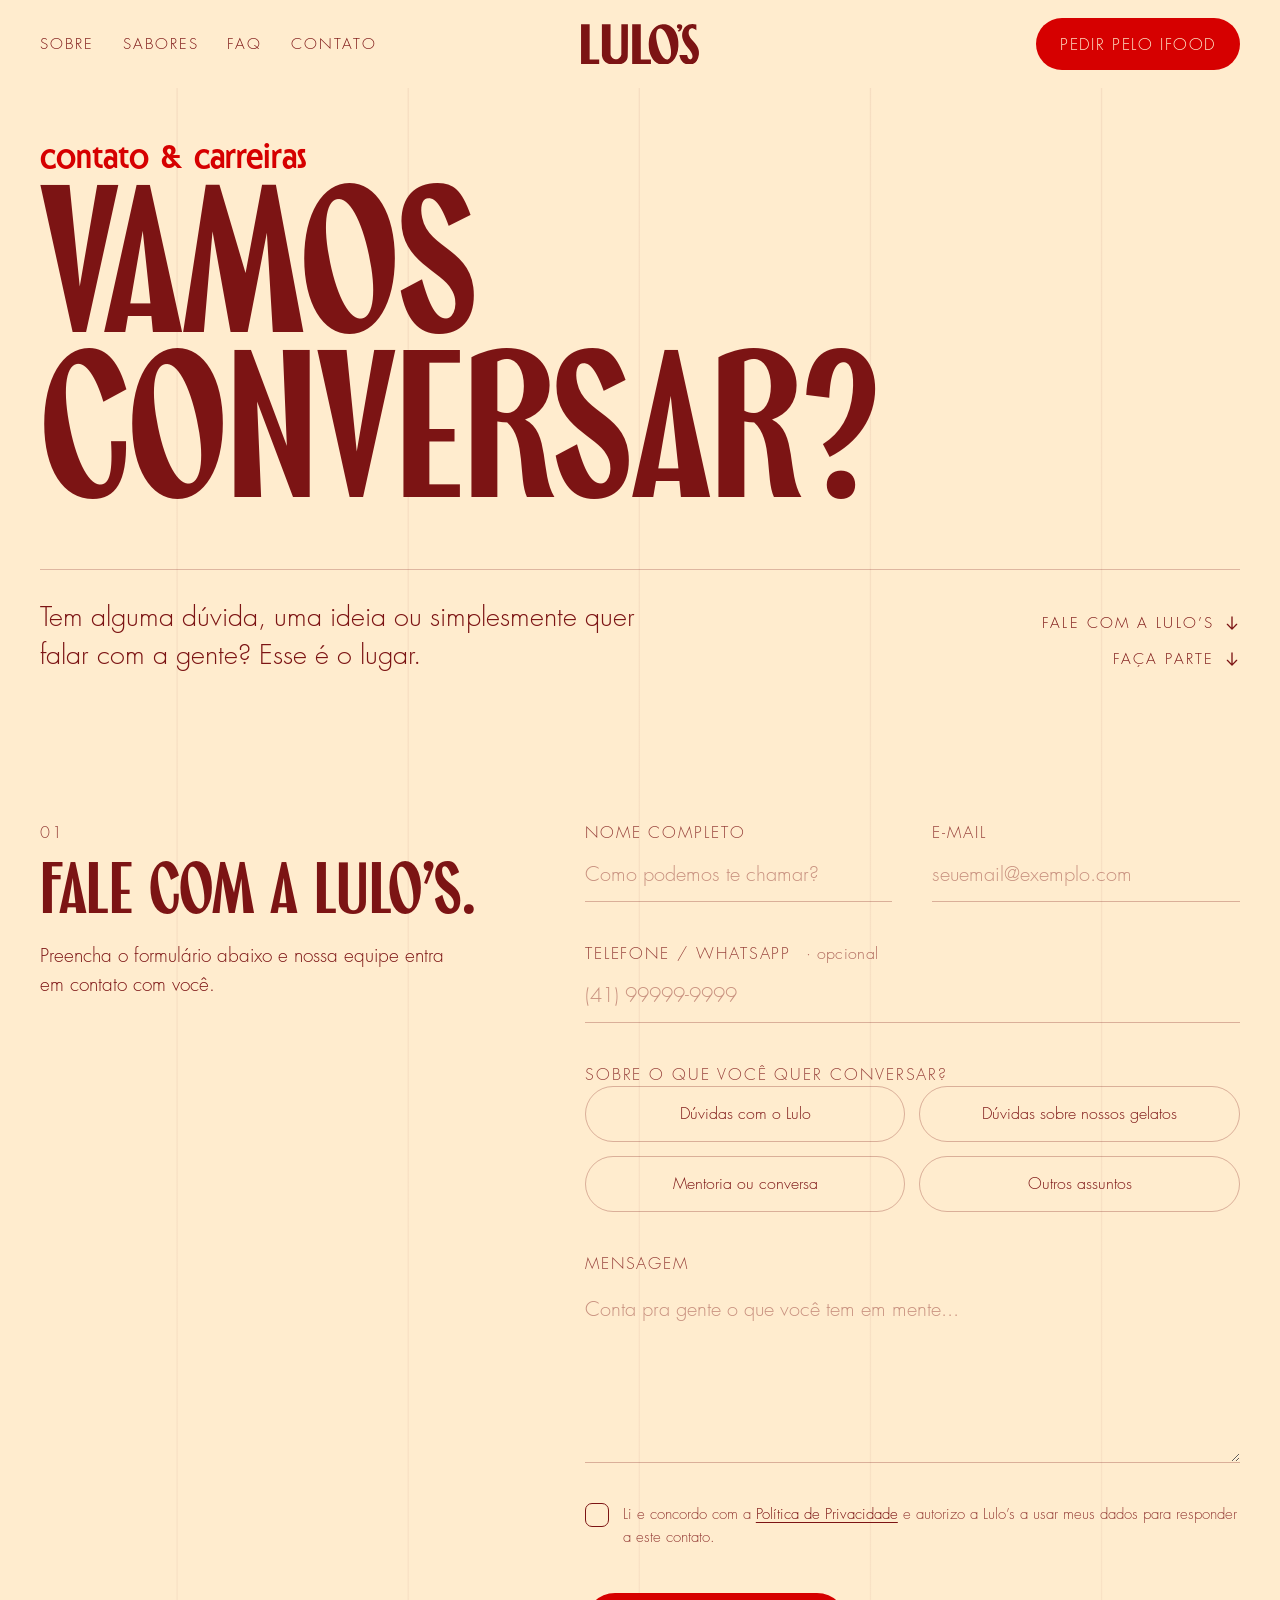
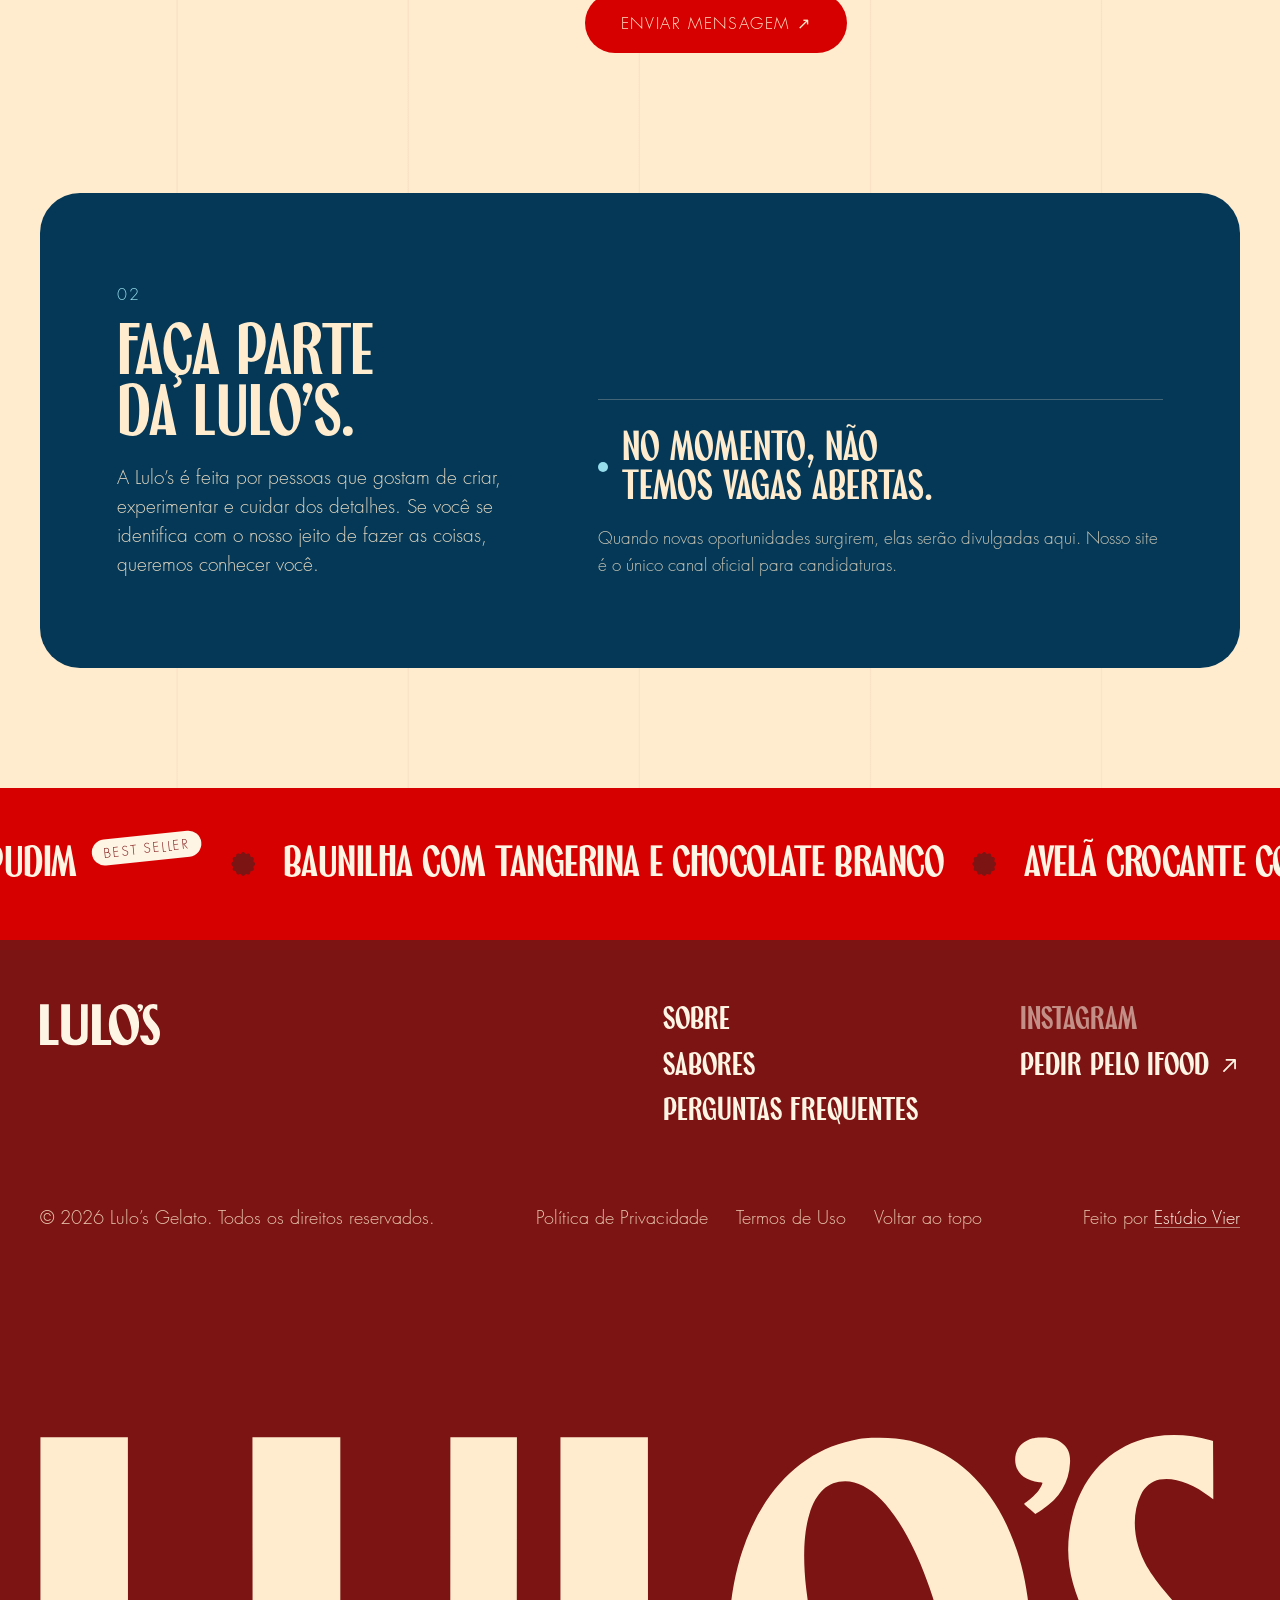
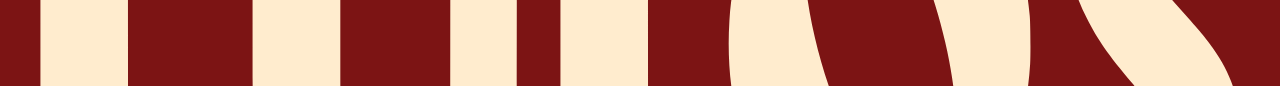
==== contato/index.html @ 6654a29d "Site completo" ====
<!doctype html>
<html lang="pt-BR">
<head>
<meta charset="utf-8">
<meta name="viewport" content="width=device-width, initial-scale=1">
<base href="../">
<title>Contato & Carreiras — Lulo’s Gelato</title>
<meta name="description" content="Fale com a Lulo’s ou deixe seu contato para futuras oportunidades.">
<link rel="icon" href="assets/img/ui/favicon.svg" type="image/svg+xml">
<link rel="icon" href="assets/img/ui/favicon-32.png" sizes="32x32" type="image/png">
<link rel="apple-touch-icon" href="assets/img/ui/apple-touch-icon.png">
<meta name="theme-color" content="#7C1414">
<link rel="preload" href="assets/fonts/marcione-bold.woff2" as="font" type="font/woff2" crossorigin>
<link rel="preload" as="image" type="image/avif" imagesrcset="assets/img/fotos/hero-pote-colheres-640.avif 640w, assets/img/fotos/hero-pote-colheres-1000.avif 1000w, assets/img/fotos/hero-pote-colheres-1400.avif 1400w, assets/img/fotos/hero-pote-colheres-2000.avif 2000w" imagesizes="100vw" fetchpriority="high">
<link rel="stylesheet" href="css/tokens.css">
<link rel="stylesheet" href="css/base.css">
<link rel="stylesheet" href="css/components.css">
<link rel="stylesheet" href="css/sections.css">
<link rel="stylesheet" href="css/contact.css">
<script>document.documentElement.classList.add('js');</script>
</head>
<body>
<svg class="sr-only" aria-hidden="true" focusable="false" xmlns="http://www.w3.org/2000/svg">
<symbol id="i-star" viewBox="0 0 20 20"><path d="M 18.293 6.518 C 18.214 6.327 18.081 6.165 17.91 6.05 C 17.738 5.936 17.537 5.875 17.331 5.875 L 12.914 5.875 L 10.96 1.314 C 10.88 1.126 10.747 0.966 10.576 0.854 C 10.406 0.742 10.206 0.682 10.002 0.682 C 9.798 0.682 9.599 0.742 9.428 0.854 C 9.258 0.966 9.124 1.126 9.044 1.314 L 7.091 5.875 L 2.675 5.875 C 2.469 5.875 2.267 5.936 2.096 6.051 C 1.925 6.165 1.791 6.328 1.712 6.518 C 1.633 6.709 1.613 6.918 1.653 7.12 C 1.693 7.322 1.792 7.508 1.938 7.654 L 5.144 10.859 L 3.801 16.235 C 3.751 16.433 3.761 16.642 3.829 16.834 C 3.897 17.027 4.02 17.195 4.182 17.318 C 4.345 17.441 4.54 17.514 4.744 17.527 C 4.948 17.54 5.151 17.493 5.328 17.392 L 10.003 14.72 L 14.679 17.393 C 14.856 17.494 15.059 17.541 15.263 17.528 C 15.466 17.514 15.662 17.442 15.824 17.318 C 15.987 17.195 16.11 17.026 16.177 16.834 C 16.245 16.642 16.255 16.433 16.206 16.235 L 14.862 10.859 L 18.067 7.654 C 18.213 7.508 18.313 7.323 18.353 7.12 C 18.393 6.918 18.372 6.708 18.293 6.518 Z" fill="currentColor"/></symbol>
<symbol id="i-arrow-right" viewBox="0 0 16 16"><path d="M 12.388 7.333 L 8.859 3.805 C 8.599 3.545 8.599 3.122 8.859 2.862 C 9.119 2.602 9.542 2.602 9.802 2.862 L 14.469 7.529 C 14.729 7.789 14.729 8.211 14.469 8.471 L 9.802 13.138 C 9.542 13.398 9.119 13.398 8.859 13.138 C 8.599 12.878 8.599 12.455 8.859 12.195 L 12.388 8.667 L 1.997 8.667 C 1.629 8.667 1.331 8.368 1.331 8 C 1.331 7.632 1.629 7.333 1.997 7.333 Z" fill="currentColor"/></symbol>
<symbol id="i-badge" viewBox="0 0 96 95"><path d="M 96 47.5 C 96 50.717 93.401 52.995 91.1 54.998 C 89.875 56.086 88.353 57.402 88.135 58.238 C 87.884 59.153 88.547 61.146 89.097 62.737 C 90.07 65.587 91.158 68.793 89.601 71.506 C 88.009 74.242 84.632 74.894 81.667 75.489 C 80.053 75.81 78.016 76.211 77.374 76.852 C 76.734 77.493 76.333 79.508 76.012 81.145 C 75.429 84.121 74.764 87.486 72.028 89.078 C 69.659 90.44 66.282 89.593 63.271 88.586 C 61.531 87.99 59.596 87.384 58.761 87.612 C 57.937 87.818 56.609 89.352 55.532 90.589 C 53.518 92.878 51.24 95.488 48.011 95.488 C 44.795 95.488 42.494 92.878 40.49 90.577 C 39.426 89.33 38.098 87.818 37.273 87.589 C 36.415 87.384 34.537 87.979 32.809 88.551 C 29.672 89.627 26.364 90.44 24.006 89.078 C 21.258 87.475 20.594 84.109 20.022 81.145 C 19.69 79.508 19.301 77.493 18.66 76.852 C 18.019 76.211 15.981 75.81 14.344 75.489 C 11.379 74.894 8.013 74.242 6.434 71.506 C 4.865 68.793 5.953 65.576 6.937 62.737 C 7.464 61.123 8.139 59.153 7.899 58.238 C 7.67 57.413 6.159 56.074 4.911 54.998 C 2.61 52.995 0 50.717 0 47.5 C 0 44.26 2.61 41.982 4.911 39.967 C 6.159 38.891 7.67 37.563 7.899 36.739 C 8.139 35.823 7.464 33.854 6.937 32.263 C 5.953 29.401 4.865 26.184 6.434 23.471 C 8.013 20.735 11.379 20.071 14.367 19.488 C 15.981 19.167 18.019 18.766 18.66 18.125 C 19.301 17.484 19.69 15.458 20.022 13.832 C 20.594 10.867 21.258 7.502 24.006 5.899 C 26.364 4.537 29.741 5.373 32.763 6.426 C 34.412 6.975 36.449 7.594 37.273 7.387 C 38.098 7.17 39.426 5.624 40.49 4.4 C 42.494 2.099 44.795 -0.5 48.011 -0.5 C 51.24 -0.5 53.518 2.11 55.532 4.4 C 56.609 5.624 57.937 7.158 58.761 7.387 C 59.573 7.582 61.6 6.975 63.271 6.426 C 66.328 5.373 69.659 4.537 72.028 5.899 C 74.764 7.502 75.429 10.867 76.012 13.832 C 76.333 15.458 76.734 17.484 77.374 18.125 C 78.016 18.766 80.053 19.167 81.667 19.488 C 84.632 20.071 88.009 20.735 89.589 23.471 C 91.158 26.196 90.059 29.401 89.097 32.252 C 88.547 33.831 87.884 35.823 88.135 36.739 C 88.353 37.563 89.875 38.891 91.1 39.967 C 93.424 41.982 96.023 44.26 96 47.5 Z" fill="currentColor"/></symbol>
<symbol id="i-stars" viewBox="0 0 136 24"><g><path d="M 0 24 L 0 0 L 24 0 L 24 24 Z" fill="transparent"/><path d="M 23.937 9.206 C 23.78 8.72 23.349 8.375 22.839 8.329 L 15.912 7.7 L 13.173 1.289 C 12.971 0.819 12.511 0.515 12 0.515 C 11.489 0.515 11.029 0.819 10.827 1.29 L 8.088 7.7 L 1.16 8.329 C 0.651 8.376 0.221 8.72 0.063 9.206 C -0.095 9.692 0.051 10.226 0.436 10.562 L 5.672 15.153 L 4.128 21.955 C 4.015 22.455 4.209 22.972 4.624 23.272 C 4.847 23.433 5.108 23.515 5.371 23.515 C 5.598 23.515 5.823 23.454 6.025 23.333 L 12 19.762 L 17.973 23.333 C 18.41 23.596 18.961 23.572 19.375 23.272 C 19.79 22.971 19.984 22.454 19.871 21.955 L 18.327 15.153 L 23.563 10.562 C 23.948 10.226 24.096 9.693 23.937 9.206 Z" fill="currentColor"/></g><g transform="translate(28 0.515)"><path d="M 0 51.485 L 0 27.485 L 24 27.485 L 24 51.485 Z" fill="transparent"/><path d="M 23.937 8.691 C 23.78 8.205 23.349 7.86 22.839 7.814 L 15.912 7.185 L 13.173 0.774 C 12.971 0.304 12.511 0 12 0 C 11.489 0 11.029 0.304 10.827 0.775 L 8.088 7.185 L 1.16 7.814 C 0.651 7.861 0.221 8.205 0.063 8.691 C -0.095 9.177 0.051 9.71 0.436 10.046 L 5.672 14.638 L 4.128 21.44 C 4.015 21.94 4.209 22.457 4.624 22.757 C 4.847 22.918 5.108 23 5.371 23 C 5.598 23 5.823 22.939 6.025 22.818 L 12 19.247 L 17.973 22.818 C 18.41 23.081 18.961 23.057 19.375 22.757 C 19.79 22.456 19.984 21.939 19.871 21.44 L 18.327 14.638 L 23.563 10.047 C 23.948 9.71 24.096 9.178 23.937 8.691 Z" fill="currentColor"/></g><g transform="translate(56 0.515)"><path d="M 0 79.485 L 0 55.485 L 24 55.485 L 24 79.485 Z" fill="transparent"/><path d="M 23.937 8.691 C 23.78 8.205 23.349 7.86 22.839 7.814 L 15.912 7.185 L 13.173 0.774 C 12.971 0.304 12.511 0 12 0 C 11.489 0 11.029 0.304 10.827 0.775 L 8.088 7.185 L 1.16 7.814 C 0.651 7.861 0.221 8.205 0.063 8.691 C -0.095 9.177 0.051 9.71 0.436 10.046 L 5.672 14.638 L 4.128 21.44 C 4.015 21.94 4.209 22.457 4.624 22.757 C 4.847 22.918 5.108 23 5.371 23 C 5.598 23 5.823 22.939 6.025 22.818 L 12 19.247 L 17.973 22.818 C 18.41 23.081 18.961 23.057 19.375 22.757 C 19.79 22.456 19.984 21.939 19.871 21.44 L 18.327 14.638 L 23.563 10.047 C 23.948 9.71 24.096 9.178 23.937 8.691 Z" fill="currentColor"/></g><g transform="translate(84 0.515)"><path d="M 0 107.485 L 0 83.485 L 24 83.485 L 24 107.485 Z" fill="transparent"/><path d="M 23.937 8.691 C 23.78 8.205 23.349 7.86 22.839 7.814 L 15.912 7.185 L 13.173 0.774 C 12.971 0.304 12.511 0 12 0 C 11.489 0 11.029 0.304 10.827 0.775 L 8.088 7.185 L 1.16 7.814 C 0.651 7.861 0.221 8.205 0.063 8.691 C -0.095 9.177 0.051 9.71 0.436 10.046 L 5.672 14.638 L 4.128 21.44 C 4.015 21.94 4.209 22.457 4.624 22.757 C 4.847 22.918 5.108 23 5.371 23 C 5.598 23 5.823 22.939 6.025 22.818 L 12 19.247 L 17.973 22.818 C 18.41 23.081 18.961 23.057 19.375 22.757 C 19.79 22.456 19.984 21.939 19.871 21.44 L 18.327 14.638 L 23.563 10.047 C 23.948 9.71 24.095 9.178 23.937 8.691 Z" fill="currentColor"/></g><g transform="translate(112 0.515)"><path d="M 0 135.485 L 0 111.485 L 24 111.485 L 24 135.485 Z" fill="transparent"/><path d="M 23.937 8.691 C 23.78 8.205 23.349 7.86 22.839 7.814 L 15.912 7.185 L 13.173 0.774 C 12.971 0.304 12.511 0 12 0 C 11.489 0 11.029 0.304 10.827 0.775 L 8.088 7.185 L 1.16 7.814 C 0.651 7.861 0.221 8.205 0.063 8.691 C -0.095 9.177 0.051 9.71 0.436 10.046 L 5.672 14.638 L 4.128 21.44 C 4.015 21.94 4.209 22.457 4.624 22.757 C 4.847 22.918 5.108 23 5.371 23 C 5.598 23 5.823 22.939 6.025 22.818 L 12 19.247 L 17.973 22.818 C 18.41 23.081 18.961 23.057 19.375 22.757 C 19.79 22.456 19.984 21.939 19.871 21.44 L 18.327 14.638 L 23.563 10.047 C 23.948 9.71 24.095 9.178 23.937 8.691 Z" fill="currentColor"/></g></symbol>
<symbol id="i-arrow-up" viewBox="0 0 32 32"><path d="M 14.669 7.218 L 7.611 14.276 C 7.091 14.796 6.246 14.796 5.726 14.276 C 5.206 13.756 5.206 12.91 5.726 12.39 L 15.059 3.057 C 15.579 2.536 16.425 2.536 16.945 3.057 L 26.278 12.39 C 26.798 12.91 26.798 13.756 26.278 14.276 C 25.758 14.796 24.913 14.796 24.393 14.276 L 17.335 7.218 L 17.335 28 C 17.335 28.736 16.738 29.333 16.002 29.333 C 15.266 29.333 14.669 28.736 14.669 28 Z" fill="currentColor"/></symbol>
<symbol id="i-lulos" viewBox="4 4 2813 973"><path fill="currentColor" fill-rule="evenodd" d="M796.5,976.4C731.1,973.0 677.1,960.4 631.5,938.0C558.3,902.1 516.5,845.3 504.3,765.0C502.7,754.2 502.6,729.8 502.3,381.2L502.0,9.0L605.0,9.0L708.0,9.0L708.0,367.3C708.0,764.5 707.5,733.3 714.5,754.7C730.0,801.6 768.7,835.3 816.4,843.6C829.9,846.0 854.2,845.1 867.0,841.7C915.4,829.0 949.5,794.5 962.8,744.6L965.5,734.5L965.8,371.8L966.0,9.0L1044.0,9.0L1122.0,9.0L1121.7,391.2C1121.4,808.8 1121.8,777.5 1116.0,804.5C1096.3,895.0 1021.4,954.3 905.3,971.5C878.4,975.5 824.8,977.9 796.5,976.4ZM1950.0,976.3C1922.0,974.6 1886.2,966.6 1860.0,956.3C1697.7,892.4 1604.5,691.6 1620.1,439.5C1634.0,214.1 1745.2,50.7 1907.6,16.7C1930.8,11.8 1943.5,10.6 1972.5,10.6C2025.1,10.6 2065.1,19.7 2109.0,41.6C2194.0,84.2 2257.2,163.8 2294.1,275.0C2309.2,320.8 2318.2,366.2 2324.1,427.5C2325.8,445.1 2326.4,518.2 2325.1,540.3C2316.2,687.0 2269.5,807.5 2191.5,885.5C2126.2,950.8 2043.2,982.0 1950.0,976.3ZM2571.0,971.3C2546.0,968.9 2524.1,964.7 2505.2,958.5C2430.4,933.9 2381.0,875.9 2358.5,786.0C2354.9,771.7 2350.0,747.4 2350.0,744.0C2350.0,742.0 2350.8,742.0 2441.5,742.0L2532.9,742.0L2534.0,746.2C2549.9,808.9 2572.7,842.1 2603.5,847.2C2623.0,850.4 2641.8,838.7 2652.6,816.5C2669.1,782.5 2665.1,745.2 2639.5,693.5C2623.3,660.8 2604.3,633.7 2564.5,586.2C2506.9,517.5 2483.5,484.0 2458.0,433.5C2414.6,347.7 2404.3,276.7 2423.6,197.0C2445.0,109.0 2499.4,45.3 2576.5,18.0C2627.1,0.1 2690.1,-0.5 2748.1,16.4L2753.8,18.1L2754.2,86.3C2754.4,123.8 2754.5,154.6 2754.4,154.8C2754.3,155.0 2750.6,152.3 2746.3,148.9C2706.8,117.4 2660.6,101.5 2628.7,108.6C2609.3,112.9 2593.8,125.6 2584.2,145.0C2568.1,177.9 2565.9,222.9 2578.5,264.5C2592.2,309.9 2613.7,341.8 2680.9,416.3C2721.6,461.6 2738.1,481.3 2753.2,503.1C2787.9,553.0 2805.0,593.8 2813.3,647.0C2816.2,665.8 2816.4,714.4 2813.7,735.5C2795.3,875.9 2723.3,960.6 2613.5,971.0C2603.3,971.9 2579.2,972.1 2571.0,971.3ZM85.7,964.3L5.0,964.0L5.0,486.5L5.0,9.0L107.5,9.0L210.0,9.0L210.2,428.2L210.5,847.5L324.2,847.8L438.0,848.0L438.0,906.5L438.0,965.0L302.2,964.8C227.6,964.6 130.2,964.4 85.7,964.3ZM1311.8,964.3L1224.0,964.0L1224.0,486.5L1224.0,9.0L1326.5,9.0L1429.0,9.0L1429.2,428.2L1429.5,847.5L1550.2,847.8L1671.0,848.0L1671.0,906.5L1671.0,965.0L1535.2,964.8C1460.6,964.6 1360.0,964.4 1311.8,964.3ZM2069.7,847.4C2084.9,844.3 2095.5,838.5 2107.1,827.0C2128.2,806.1 2141.2,772.8 2147.7,723.5C2150.2,703.8 2150.3,642.4 2147.7,617.0C2141.7,557.6 2128.9,493.9 2108.9,424.3C2053.9,232.0 1970.7,112.8 1891.5,112.7C1851.6,112.6 1822.9,138.9 1807.5,189.6C1794.4,232.7 1791.8,293.5 1800.1,364.5C1812.7,473.5 1851.0,606.6 1896.0,697.5C1949.0,804.7 2012.3,859.3 2069.7,847.4ZM2325.4,178.9C2307.6,163.8 2308.6,166.1 2317.2,160.4C2326.3,154.3 2339.8,141.5 2345.7,133.2C2349.6,127.8 2354.0,118.7 2354.0,116.1C2354.0,115.6 2350.4,114.9 2346.0,114.6C2311.7,111.6 2290.0,91.2 2290.0,62.0C2290.0,37.3 2304.8,19.5 2331.5,11.8C2338.3,9.9 2341.8,9.6 2354.5,9.6C2377.6,9.8 2390.7,14.2 2403.6,26.2C2415.3,37.2 2419.7,50.0 2418.5,69.9C2415.9,116.2 2394.9,151.3 2352.9,179.5C2348.3,182.6 2342.9,186.0 2340.9,187.1L2337.2,188.9L2325.4,178.9Z"/></symbol>
<symbol id="i-flower" viewBox="0 0 24 24"><path d="M24 12.0014C24 12.8057 23.3503 13.3753 22.7751 13.8762C22.4688 14.1481 22.0882 14.4773 22.0338 14.6862C21.9709 14.9151 22.1369 15.4132 22.2742 15.8111C22.5175 16.5238 22.7894 17.3252 22.4002 18.0035C22.0024 18.6876 21.1581 18.8507 20.4168 18.9996C20.0133 19.0797 19.5039 19.1799 19.3436 19.3402C19.1834 19.5005 19.0832 20.0043 19.0031 20.4136C18.8571 21.1577 18.6911 21.9992 18.0071 22.3971C17.4147 22.7377 16.5704 22.5259 15.8178 22.2741C15.3828 22.1252 14.8991 21.9735 14.6902 22.0307C14.4841 22.0822 14.1521 22.4658 13.8831 22.7749C13.3794 23.3474 12.8099 24 12.0028 24C11.1987 24 10.6234 23.3474 10.1226 22.7721C9.85641 22.4601 9.52442 22.0822 9.31837 22.025C9.10373 21.9735 8.63437 22.1223 8.20222 22.2655C7.41806 22.5345 6.59097 22.7377 6.00141 22.3971C5.31457 21.9964 5.14857 21.1549 5.00548 20.4136C4.92249 20.0043 4.82517 19.5005 4.66491 19.3402C4.50464 19.1799 3.99523 19.0797 3.58596 18.9996C2.84474 18.8507 2.00334 18.6876 1.60839 18.0035C1.21631 17.3252 1.4882 16.5209 1.73432 15.8111C1.86597 15.4075 2.03481 14.9151 1.97471 14.6862C1.91748 14.4801 1.53971 14.1452 1.22775 13.8762C0.652506 13.3753 0 12.8057 0 12.0014C0 11.1914 0.652506 10.6218 1.22775 10.118C1.53971 9.84898 1.91748 9.51698 1.97471 9.31091C2.03481 9.08192 1.86597 8.58962 1.73432 8.19176C1.4882 7.4762 1.21631 6.67192 1.60839 5.99354C2.00334 5.30949 2.84474 5.14346 3.59169 4.99748C3.99523 4.91733 4.50464 4.81716 4.66491 4.65689C4.82517 4.49658 4.92249 3.98996 5.00548 3.58354C5.14857 2.8422 5.31457 2.00071 6.00141 1.59999C6.59097 1.25936 7.43523 1.46834 8.19078 1.73168C8.6029 1.86906 9.11231 2.02363 9.31837 1.9721C9.52442 1.91769 9.85641 1.5313 10.1226 1.22505C10.6234 0.649737 11.1987 0 12.0028 0C12.8099 0 13.3794 0.652602 13.8831 1.22505C14.1521 1.5313 14.4841 1.91483 14.6902 1.9721C14.8934 2.02077 15.3999 1.86906 15.8178 1.73168C16.5819 1.46834 17.4147 1.25936 18.0071 1.59999C18.6911 2.00071 18.8571 2.8422 19.0031 3.58354C19.0832 3.98996 19.1834 4.49658 19.3436 4.65689C19.5039 4.81716 20.0133 4.91733 20.4168 4.99748C21.1581 5.14346 22.0024 5.30949 22.3973 5.99354C22.7894 6.67479 22.5146 7.4762 22.2742 8.1889C22.1369 8.58389 21.9709 9.08192 22.0338 9.31091C22.0882 9.51698 22.4688 9.84898 22.7751 10.118C23.356 10.6218 24.0057 11.1914 24 12.0014Z" fill="currentColor"/></symbol>
<symbol id="i-cross" viewBox="0 0 20 20"><path d="M4.164 4.167 15.83 15.833M4.17 15.833 15.836 4.167" fill="none" stroke="currentColor" stroke-width="2" stroke-linecap="round" stroke-linejoin="round"/></symbol>
<symbol id="i-menu" viewBox="0 0 24 24"><path d="M3 6h18M3 12h18M3 18h18" fill="none" stroke="currentColor" stroke-width="2" stroke-linecap="round"/></symbol>
<symbol id="i-close" viewBox="0 0 24 24"><path d="M18 6 6 18M6 6l12 12" fill="none" stroke="currentColor" stroke-width="2" stroke-linecap="round"/></symbol>
</svg>

<header class="nav" data-nav>
  <nav class="nav__inner" aria-label="Principal">
    <div class="nav__links t-nav">
      <a href="./#sobre">Sobre</a>
      <a href="./#sabores">Sabores</a>
      <a href="./#faq">FAQ</a>
      <a href="contato/">Contato</a>
    </div>
    <div class="nav__brand">
      <a class="nav__logo" href="./" aria-label="Lulo's Gelato — início"><svg aria-hidden="true"><use href="#i-lulos"/></svg></a>
      <button class="nav__toggle" type="button" aria-label="Abrir menu" aria-expanded="false" data-nav-toggle>
        <svg class="i-menu"><use href="#i-menu"/></svg>
        <svg class="i-close"><use href="#i-close"/></svg>
      </button>
    </div>
    <div class="nav__cta">
      <a class="btn-primary" href="https://www.ifood.com.br/delivery/curitiba-pr/lulos-gelato-vila-izabel/eab49cfd-b926-47e3-b847-c1823b3fb209?utm_medium=shar" target="_blank" rel="noopener noreferrer" data-ifood="cabecalho" data-roll>Pedir pelo iFood</a>
    </div>
  </nav>
</header>

<div class="page" id="top">
  <div class="page__bg" aria-hidden="true"><img src="assets/img/ui/page-bg.svg" alt=""></div>
  <main class="contact-page">
<!-- Conteúdo da página /contato (gerada por tools/build_pages.py). Textos fornecidos pela Lulo's.
     Envio dos formulários: configurar os endereços em js/forms-config.js. Vagas: js/careers.js. -->
<div class="contact">

  <!-- ============================== 01 — INTRODUÇÃO -->
  <header class="contact-intro">
    <p class="contact-intro__kicker t-detail" data-reveal="up">contato &amp; carreiras</p>
    <h1 class="contact-intro__title" data-reveal="up">Vamos<br>conversar?</h1>
    <div class="contact-intro__foot" data-reveal="up">
      <p class="contact-intro__lead">Tem alguma dúvida, uma ideia ou simplesmente quer falar com a gente? Esse é o lugar.</p>
      <ul class="contact-intro__jump t-nav" aria-label="Nesta página">
        <li><a href="contato/#fale">Fale com a Lulo’s <svg aria-hidden="true"><use href="#i-arrow-right"/></svg></a></li>
        <li><a href="contato/#carreiras">Faça parte <svg aria-hidden="true"><use href="#i-arrow-right"/></svg></a></li>
      </ul>
    </div>
  </header>

  <!-- ============================== 02 — FORMULÁRIO DE CONTATO -->
  <section class="contact-block" id="fale" aria-labelledby="fale-title">
    <div class="contact-block__head" data-reveal="up">
      <p class="contact-block__num t-label">01</p>
      <h2 class="contact-block__title" id="fale-title">Fale com a Lulo’s.</h2>
      <p class="contact-block__text">Preencha o formulário abaixo e nossa equipe entra em contato com você.</p>
    </div>

    <div class="lform-wrap" data-reveal="up">
      <form class="lform" data-form="contato" novalidate>
        <input type="hidden" name="formulario" value="Contato">
        <input type="hidden" name="_subject" value="Contato pelo site">
        <div class="lform__hp" aria-hidden="true"><label>Não preencha este campo <input type="text" name="_gotcha" tabindex="-1" autocomplete="off"></label></div>

        <div class="lform__row lform__row--2">
          <div class="lfield">
            <label class="lfield__label t-label" for="c-nome">Nome completo</label>
            <input class="lfield__input" id="c-nome" name="nome" type="text" autocomplete="name" placeholder="Como podemos te chamar?" required maxlength="120">
            <p class="lfield__error" id="c-nome-err"></p>
          </div>
          <div class="lfield">
            <label class="lfield__label t-label" for="c-email">E-mail</label>
            <input class="lfield__input" id="c-email" name="email" type="email" autocomplete="email" inputmode="email" placeholder="seuemail@exemplo.com" required maxlength="160">
            <p class="lfield__error" id="c-email-err"></p>
          </div>
        </div>

        <div class="lfield">
          <label class="lfield__label t-label" for="c-tel">Telefone / WhatsApp <span class="lfield__opt">opcional</span></label>
          <input class="lfield__input" id="c-tel" name="telefone" type="tel" autocomplete="tel-national" inputmode="numeric" placeholder="(41) 99999-9999" data-phone>
          <p class="lfield__error" id="c-tel-err"></p>
        </div>

        <fieldset class="lfield lfield--choices" data-required>
          <legend class="lfield__label t-label">Sobre o que você quer conversar?</legend>
          <div class="lchips">
            <label class="lchip"><input type="radio" name="assunto" value="Dúvidas com o Lulo" required><span>Dúvidas com o Lulo</span></label>
            <label class="lchip"><input type="radio" name="assunto" value="Dúvidas sobre nossos gelatos"><span>Dúvidas sobre nossos gelatos</span></label>
            <label class="lchip"><input type="radio" name="assunto" value="Mentoria ou conversa"><span>Mentoria ou conversa</span></label>
            <label class="lchip"><input type="radio" name="assunto" value="Outros assuntos"><span>Outros assuntos</span></label>
          </div>
          <p class="lfield__error"></p>
        </fieldset>

        <div class="lfield">
          <label class="lfield__label t-label" for="c-msg">Mensagem</label>
          <textarea class="lfield__input lfield__input--area" id="c-msg" name="mensagem" rows="5" placeholder="Conta pra gente o que você tem em mente..." required maxlength="4000"></textarea>
          <p class="lfield__error" id="c-msg-err"></p>
        </div>

        <div class="lfield lfield--consent">
          <label class="lcheck">
            <input type="checkbox" name="consentimento" value="sim" required>
            <span class="lcheck__box" aria-hidden="true"><svg viewBox="0 0 16 16"><path d="M3 8.5l3.2 3L13 4.5"/></svg></span>
            <span class="lcheck__text">Li e concordo com a <a href="politica-de-privacidade/" target="_blank" rel="noopener">Política de Privacidade</a> e autorizo a Lulo’s a usar meus dados para responder a este contato.</span>
          </label>
          <p class="lfield__error"></p>
        </div>

        <div class="lform__foot">
          <button class="btn-primary lform__submit" type="submit" data-roll>Enviar mensagem ↗</button>
          <p class="lform__status" role="status" aria-live="polite"></p>
        </div>
      </form>

      <div class="lform-done" tabindex="-1" hidden>
        <p class="lform-done__mark t-detail">enviado</p>
        <p class="lform-done__text">Recebemos sua mensagem! Agora é com a gente. Em breve, retornamos por aqui. ❤️</p>
        <button class="lform-done__again t-nav" type="button" data-form-reset>Enviar outra mensagem</button>
      </div>
    </div>
  </section>

  <!-- ============================== 03 — CARREIRAS -->
  <section class="careers" id="carreiras" aria-labelledby="carreiras-title">
    <div class="careers__inner">
      <div class="careers__head" data-reveal="up">
        <p class="careers__num t-label">02</p>
        <h2 class="careers__title" id="carreiras-title">Faça parte da Lulo’s.</h2>
        <p class="careers__text">A Lulo’s é feita por pessoas que gostam de criar, experimentar e cuidar dos detalhes. Se você se identifica com o nosso jeito de fazer as coisas, queremos conhecer você.</p>
      </div>

      <div class="careers__body" data-reveal="up">
        <!-- Vagas: preenchidas a partir de js/careers.js. Sem vagas cadastradas, aparece só o status abaixo (sem formulário). -->
        <div class="careers__status" data-careers-status>
          <p class="careers__status-line"><span class="careers__dot" aria-hidden="true"></span>No momento, não temos vagas abertas.</p>
          <p class="careers__status-text">Quando novas oportunidades surgirem, elas serão divulgadas aqui. Nosso site é o único canal oficial para candidaturas.</p>
        </div>
        <ul class="careers__openings" data-careers-openings hidden></ul>

      </div>
    </div>

    <!-- Candidatura: só entra na página quando houver vagas cadastradas em js/careers.js.
         O botão abaixo e o formulário são montados por js/contact.js a partir deste template. -->
    <template data-careers-template>
      <button class="btn-primary careers__open" type="button" aria-expanded="false" aria-controls="candidatura" data-careers-toggle data-roll>Quero fazer parte ↗</button>
    <div class="careers__apply" id="candidatura" data-careers-apply inert>
      <div class="careers__apply-inner">
        <div class="lform-wrap lform-wrap--dark">
          <form class="lform" data-form="carreiras" novalidate>
            <input type="hidden" name="formulario" value="Candidatura — banco de talentos">
            <input type="hidden" name="_subject" value="Candidatura pelo site — banco de talentos">
            <div class="lform__hp" aria-hidden="true"><label>Não preencha este campo <input type="text" name="_gotcha" tabindex="-1" autocomplete="off"></label></div>

            <p class="lform__intro t-label">Banco de talentos</p>

            <div class="lform__row lform__row--2">
              <div class="lfield">
                <label class="lfield__label t-label" for="k-nome">Nome completo</label>
                <input class="lfield__input" id="k-nome" name="nome" type="text" autocomplete="name" required maxlength="120">
                <p class="lfield__error"></p>
              </div>
              <div class="lfield">
                <label class="lfield__label t-label" for="k-email">E-mail</label>
                <input class="lfield__input" id="k-email" name="email" type="email" autocomplete="email" inputmode="email" placeholder="seuemail@exemplo.com" required maxlength="160">
                <p class="lfield__error"></p>
              </div>
            </div>

            <div class="lform__row lform__row--2">
              <div class="lfield">
                <label class="lfield__label t-label" for="k-tel">Telefone / WhatsApp</label>
                <input class="lfield__input" id="k-tel" name="telefone" type="tel" autocomplete="tel-national" inputmode="numeric" placeholder="(41) 99999-9999" required data-phone>
                <p class="lfield__error"></p>
              </div>
              <div class="lfield">
                <label class="lfield__label t-label" for="k-cidade">Cidade onde mora</label>
                <input class="lfield__input" id="k-cidade" name="cidade" type="text" autocomplete="address-level2" placeholder="Curitiba" required maxlength="80">
                <p class="lfield__error"></p>
              </div>
            </div>

            <fieldset class="lfield lfield--choices" data-required>
              <legend class="lfield__label t-label">Área de interesse</legend>
              <div class="lchips">
                <label class="lchip"><input type="radio" name="area" value="Produção de gelatos" required><span>Produção de gelatos</span></label>
                <label class="lchip"><input type="radio" name="area" value="Atendimento e operação"><span>Atendimento e operação</span></label>
                <label class="lchip"><input type="radio" name="area" value="Marketing e comunicação"><span>Marketing e comunicação</span></label>
                <label class="lchip"><input type="radio" name="area" value="Administrativo"><span>Administrativo</span></label>
                <label class="lchip"><input type="radio" name="area" value="Outras áreas"><span>Outras áreas</span></label>
              </div>
              <p class="lfield__error"></p>
            </fieldset>

            <div class="lfield">
              <label class="lfield__label t-label" for="k-sobre">Conte um pouco sobre você</label>
              <textarea class="lfield__input lfield__input--area" id="k-sobre" name="sobre" rows="5" placeholder="Sua experiência, o que você gosta de fazer, por que a Lulo’s…" required maxlength="4000"></textarea>
              <p class="lfield__error"></p>
            </div>

            <div class="lfield lfield--file">
              <span class="lfield__label t-label" id="k-cv-label">Currículo <span class="lfield__opt">PDF · até 5 MB · opcional</span></span>
              <div class="lfile">
                <input class="lfile__input" id="k-cv" name="curriculo" type="file" accept="application/pdf,.pdf" aria-labelledby="k-cv-label k-cv-btn" data-max-mb="5">
                <label class="lfile__btn t-nav" for="k-cv" id="k-cv-btn">Anexar PDF</label>
                <span class="lfile__name" data-file-name>Nenhum arquivo selecionado</span>
                <button class="lfile__clear t-nav" type="button" data-file-clear hidden>Remover</button>
              </div>
              <p class="lfield__error"></p>
            </div>

            <div class="lfield lfield--consent">
              <label class="lcheck">
                <input type="checkbox" name="consentimento" value="sim" required>
                <span class="lcheck__box" aria-hidden="true"><svg viewBox="0 0 16 16"><path d="M3 8.5l3.2 3L13 4.5"/></svg></span>
                <span class="lcheck__text">Li e concordo com a <a href="politica-de-privacidade/" target="_blank" rel="noopener">Política de Privacidade</a> e autorizo a Lulo’s a guardar meus dados e meu currículo para futuras oportunidades. Entendo que este cadastro não garante contratação nem retorno individual.</span>
              </label>
              <p class="lfield__error"></p>
            </div>

            <div class="lform__foot">
              <button class="btn-primary lform__submit" type="submit" data-roll>Enviar candidatura ↗</button>
              <p class="lform__status" role="status" aria-live="polite"></p>
            </div>
          </form>

          <div class="lform-done" tabindex="-1" hidden>
            <p class="lform-done__mark t-detail">recebido</p>
            <p class="lform-done__text">Prontinho! Recebemos seu contato. Se surgir uma oportunidade que combine com você, podemos conversar. ❤️</p>
          </div>
        </div>
      </div>
    </div>
    </template>
  </section>
</div>

  </main>

  <!-- ============================== FOOTER -->
  <footer class="footer">
    <!-- Sabores atuais (faixa animada). As cópias criadas para o loop recebem aria-hidden no JS;
         com movimento reduzido a faixa fica parada e rolável à mão (data-static-scroll). -->
    <div class="ticker footer-ticker" data-ticker data-speed="60" data-hover-factor="0.5" data-static-scroll role="region" aria-label="Sabores atuais da Lulo’s">
      <div class="footer-ticker__item">
        <ul class="footer-ticker__row">
          <li class="footer-ticker__flavor"><span class="t-h2">Pudim</span><span class="footer-ticker__seal">Best seller</span><svg class="footer-ticker__sep" aria-hidden="true"><use href="#i-flower"/></svg></li>
          <li class="footer-ticker__flavor"><span class="t-h2">Baunilha com Tangerina e Chocolate Branco</span><svg class="footer-ticker__sep" aria-hidden="true"><use href="#i-flower"/></svg></li>
          <li class="footer-ticker__flavor"><span class="t-h2">Avelã Crocante com Chocolate Branco</span><svg class="footer-ticker__sep" aria-hidden="true"><use href="#i-flower"/></svg></li>
          <li class="footer-ticker__flavor"><span class="t-h2">Mousse de Maracujá</span><svg class="footer-ticker__sep" aria-hidden="true"><use href="#i-flower"/></svg></li>
          <li class="footer-ticker__flavor"><span class="t-h2">Alfajor</span><svg class="footer-ticker__sep" aria-hidden="true"><use href="#i-flower"/></svg></li>
          <li class="footer-ticker__flavor"><span class="t-h2">Brigadeiro</span><svg class="footer-ticker__sep" aria-hidden="true"><use href="#i-flower"/></svg></li>
          <li class="footer-ticker__flavor"><span class="t-h2">Puro Pistache</span><svg class="footer-ticker__sep" aria-hidden="true"><use href="#i-flower"/></svg></li>
          <li class="footer-ticker__flavor"><span class="t-h2">Café com Caramelo</span><svg class="footer-ticker__sep" aria-hidden="true"><use href="#i-flower"/></svg></li>
          <li class="footer-ticker__flavor"><span class="t-h2">Iogurte Grego com Amarena</span><svg class="footer-ticker__sep" aria-hidden="true"><use href="#i-flower"/></svg></li>
          <li class="footer-ticker__flavor"><span class="t-h2">Chocolate com Brownie</span><svg class="footer-ticker__sep" aria-hidden="true"><use href="#i-flower"/></svg></li>
          <li class="footer-ticker__flavor"><span class="t-h2">Sorbet de Melancia com Framboesa</span><svg class="footer-ticker__sep" aria-hidden="true"><use href="#i-flower"/></svg></li>
        </ul>
      </div>
    </div>

    <div class="footer__content">
      <div class="footer__main">
        <a class="footer__logo" href="./" aria-label="Lulo’s Gelato — início">
          <svg class="footer__logo-lulos" aria-hidden="true"><use href="#i-lulos"/></svg>
        </a>
        <nav class="footer__nav" aria-label="Rodapé">
          <ul class="footer__col">
            <li><a class="t-h4" href="./#sobre">Sobre</a></li>
            <li><a class="t-h4" href="./#sabores">Sabores</a></li>
            <li><a class="t-h4" href="./#faq">Perguntas frequentes</a></li>
          </ul>
          <ul class="footer__col">
            <li><a class="t-h4" href="#" data-instagram>Instagram</a></li>
            <li><a class="t-h4 footer__order" href="https://www.ifood.com.br/delivery/curitiba-pr/lulos-gelato-vila-izabel/eab49cfd-b926-47e3-b847-c1823b3fb209?utm_medium=shar" target="_blank" rel="noopener noreferrer" data-ifood="rodape">Pedir pelo iFood <svg aria-hidden="true"><use href="#i-arrow-right"/></svg></a></li>
          </ul>
        </nav>
      </div>

      <div class="footer__credit">
        <div class="footer__line" data-line><span></span></div>
        <div class="footer__credit-row t-foot">
          <p class="footer__copy">© <span data-year>2026</span> Lulo’s Gelato. Todos os direitos reservados.</p>
          <ul class="footer__legal">
            <li><a href="politica-de-privacidade/">Política de Privacidade</a></li>
            <li><a href="termos-de-uso/">Termos de Uso</a></li>
            <li><a href="#top" data-back-top>Voltar ao topo</a></li>
          </ul>
          <p class="footer__made">Feito por <a href="https://www.estudiovier.com.br" target="_blank" rel="noopener noreferrer" data-vier>Estúdio Vier</a></p>
        </div>
      </div>
    </div>

    <div class="footer__wordmark" data-footer-wordmark>
      <svg class="footer__wordmark-logo" aria-label="Lulo's"><use href="#i-lulos"/></svg>
    </div>
  </footer>
</div>

<script type="module" src="js/contact.js"></script>
</body>
</html>
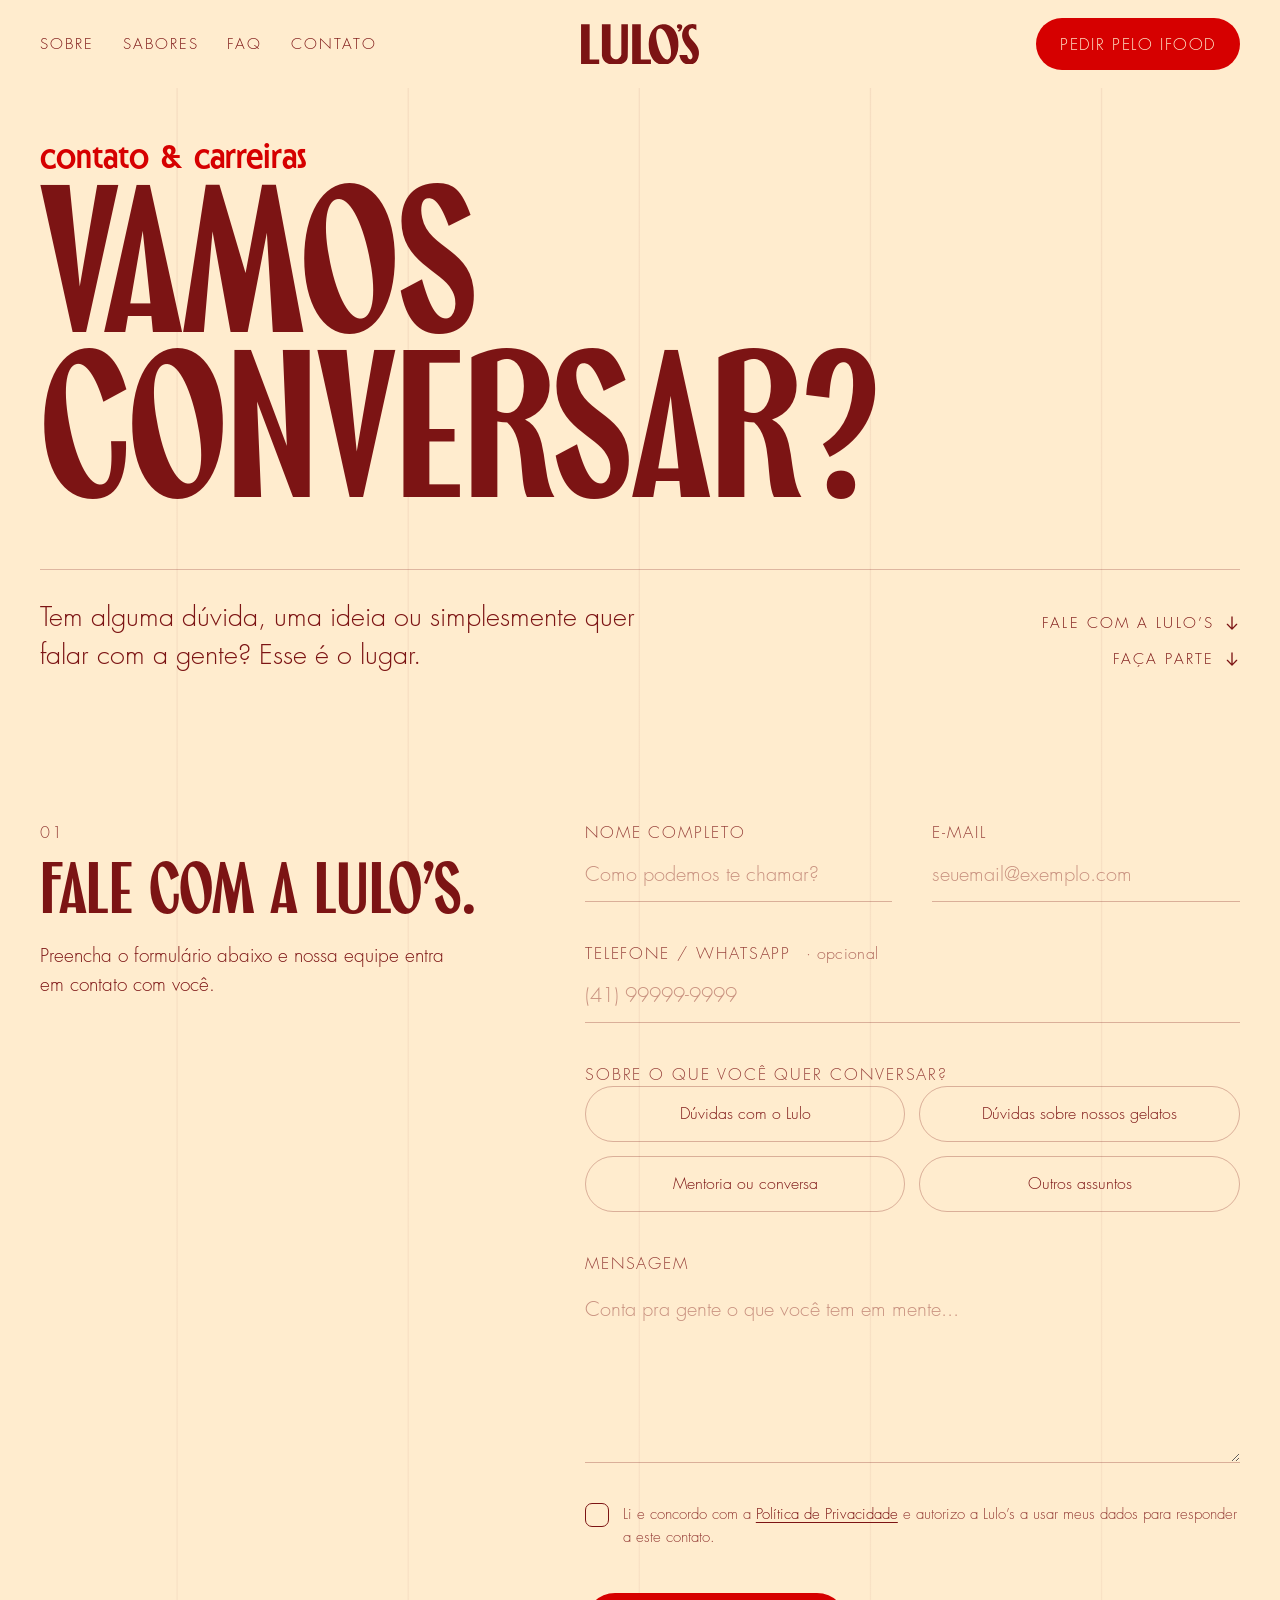
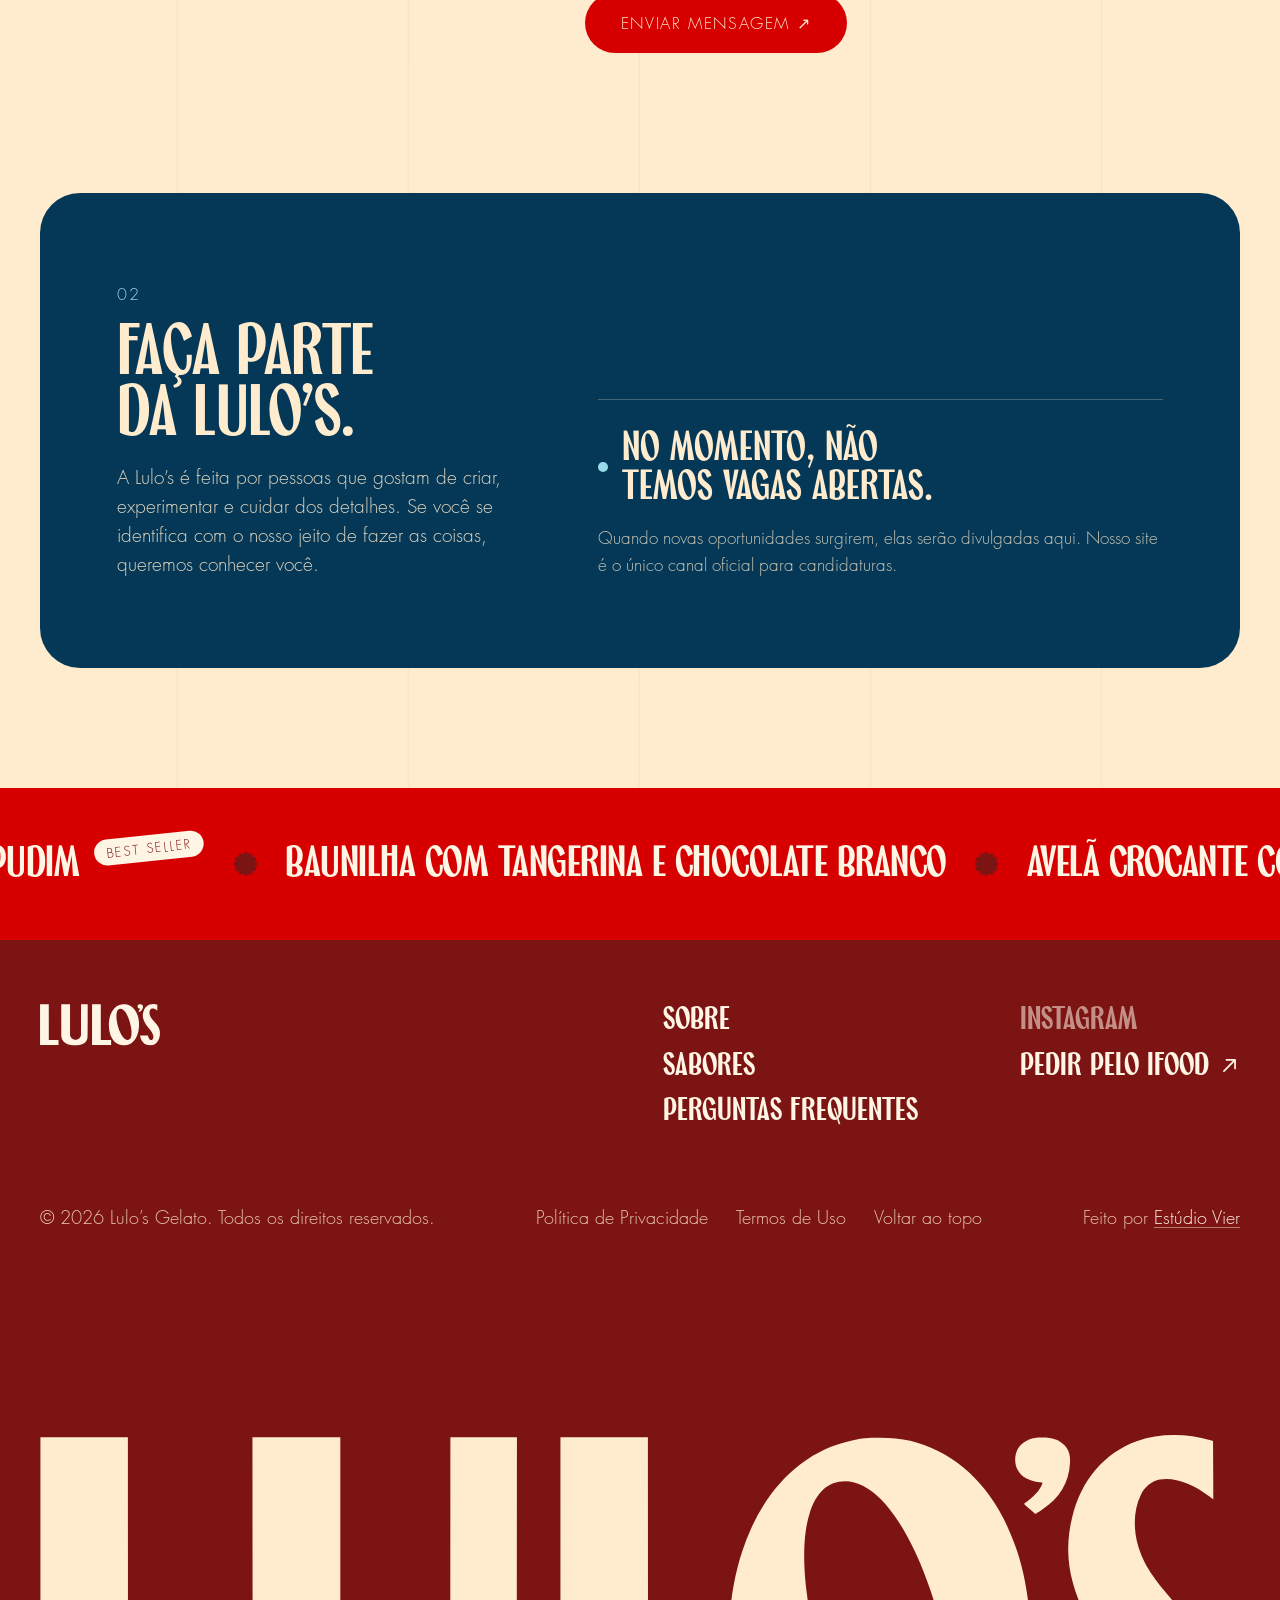
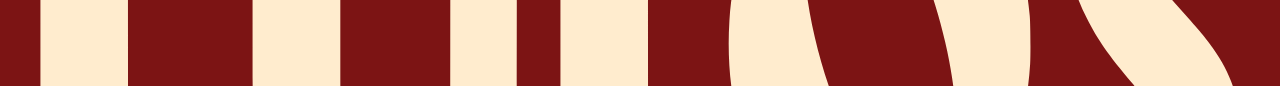
==== commit 98a85aaf: "Depoimentos iFood e correcao do pote" ====
--- a/contato/index.html
+++ b/contato/index.html
@@ -12,10 +12,10 @@
 <meta name="theme-color" content="#7C1414">
 <link rel="preload" href="assets/fonts/marcione-bold.woff2" as="font" type="font/woff2" crossorigin>
 <link rel="preload" as="image" type="image/avif" imagesrcset="assets/img/fotos/hero-pote-colheres-640.avif 640w, assets/img/fotos/hero-pote-colheres-1000.avif 1000w, assets/img/fotos/hero-pote-colheres-1400.avif 1400w, assets/img/fotos/hero-pote-colheres-2000.avif 2000w" imagesizes="100vw" fetchpriority="high">
-<link rel="stylesheet" href="css/tokens.css">
-<link rel="stylesheet" href="css/base.css">
-<link rel="stylesheet" href="css/components.css">
-<link rel="stylesheet" href="css/sections.css">
+<link rel="stylesheet" href="css/tokens.css?v=20261012">
+<link rel="stylesheet" href="css/base.css?v=20261012">
+<link rel="stylesheet" href="css/components.css?v=20261012">
+<link rel="stylesheet" href="css/sections.css?v=20261012">
 <link rel="stylesheet" href="css/contact.css">
 <script>document.documentElement.classList.add('js');</script>
 </head>
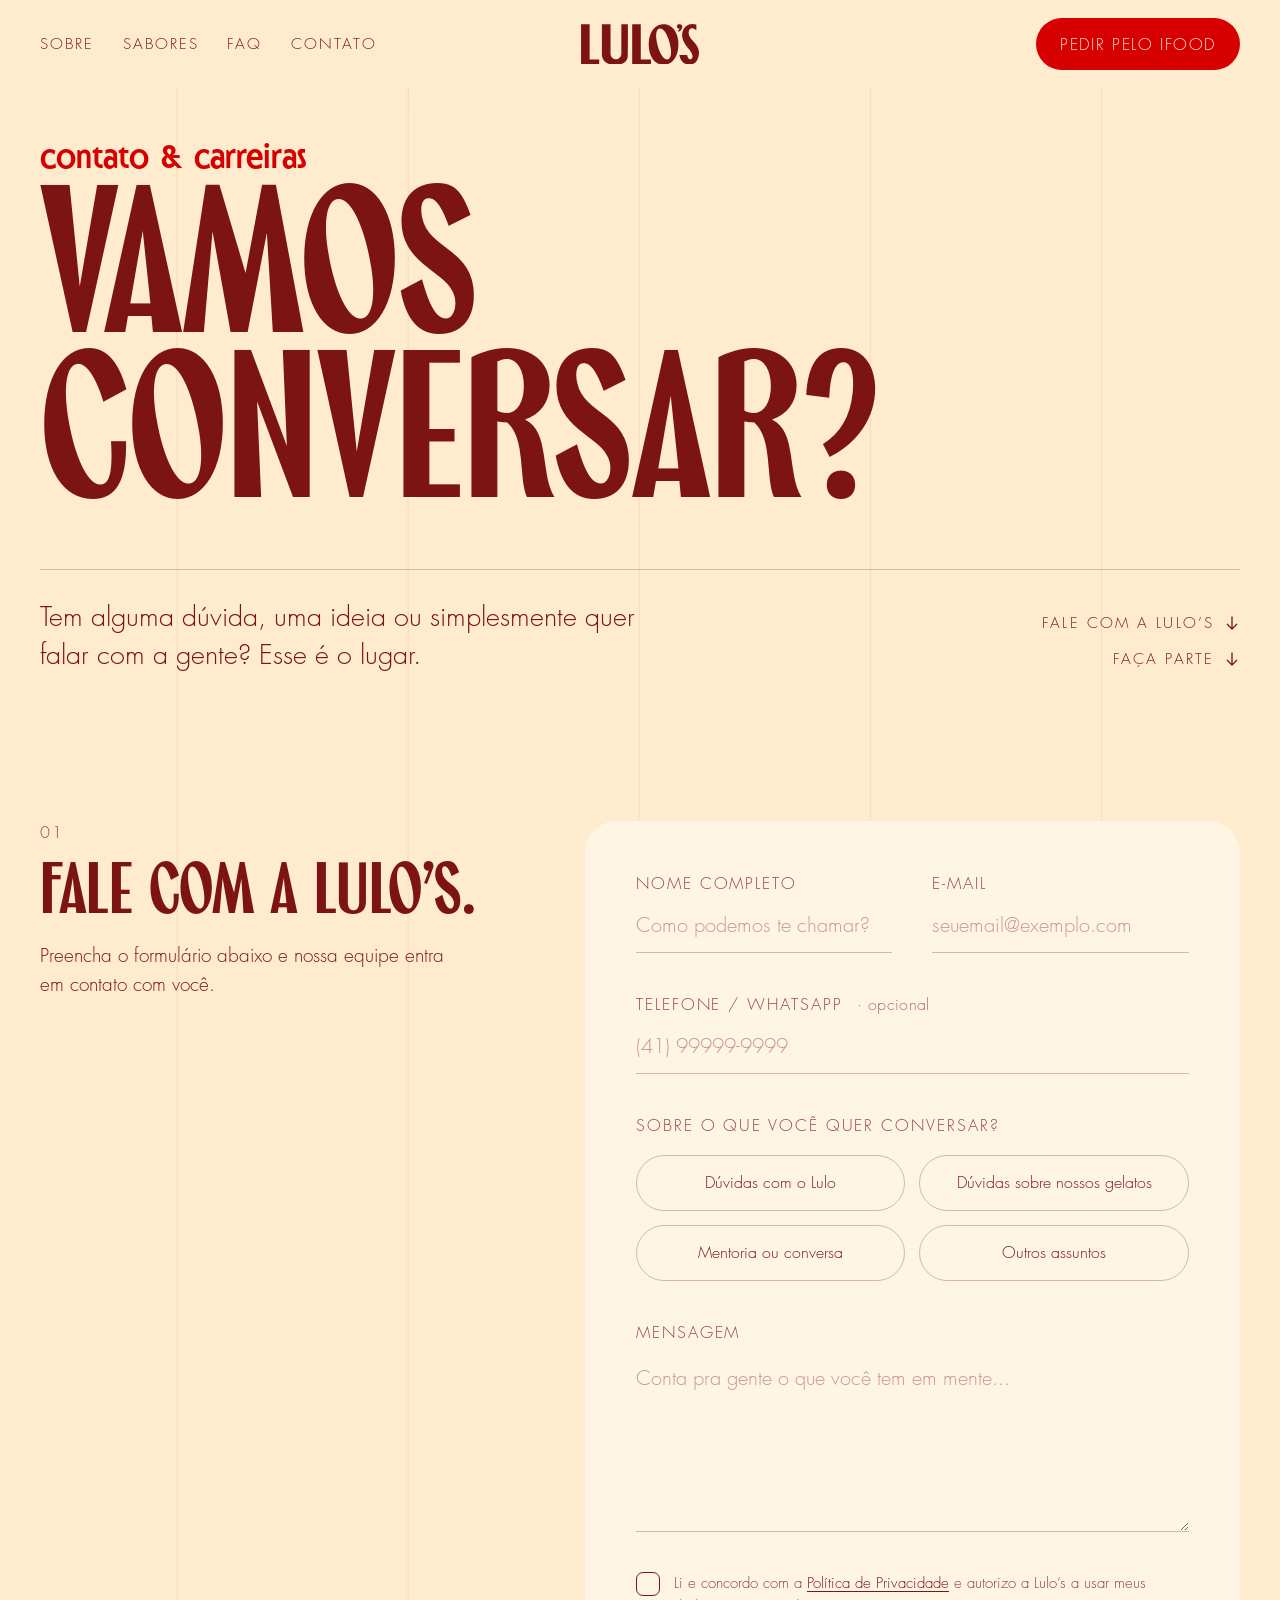
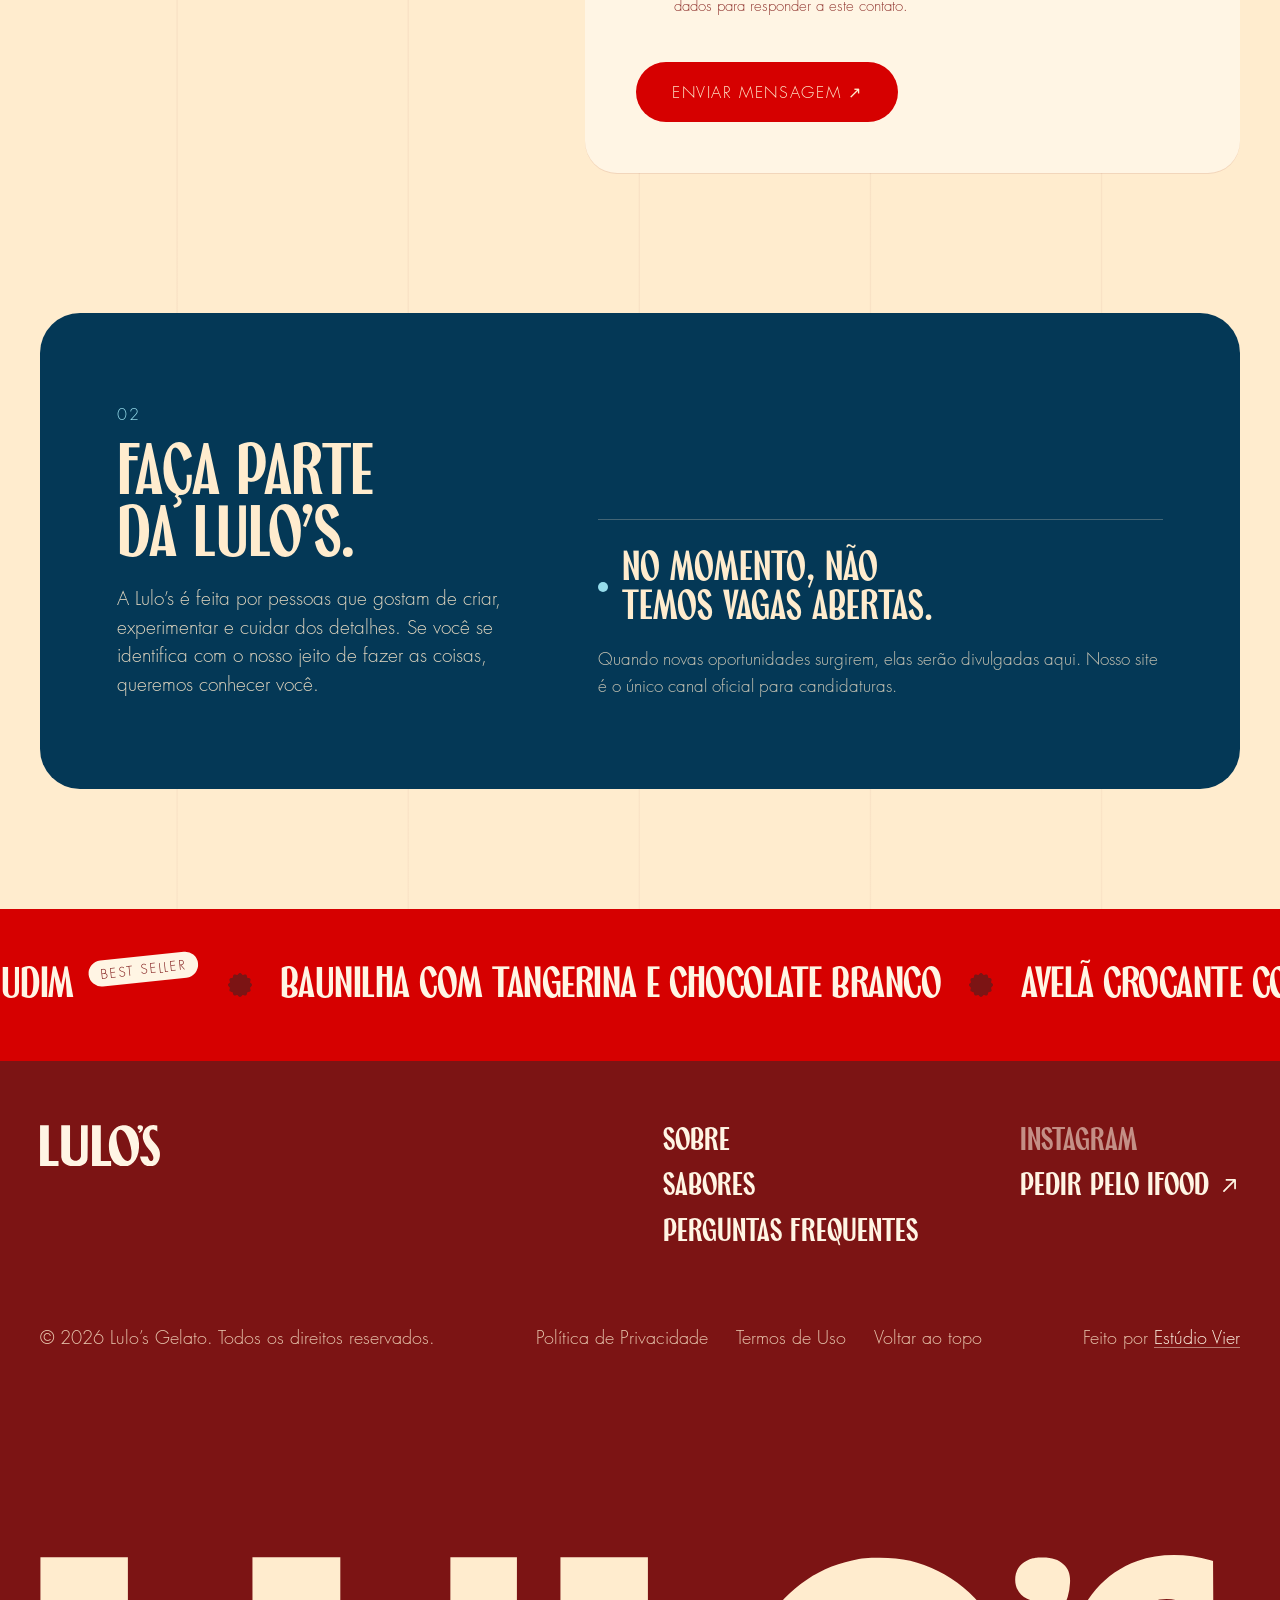
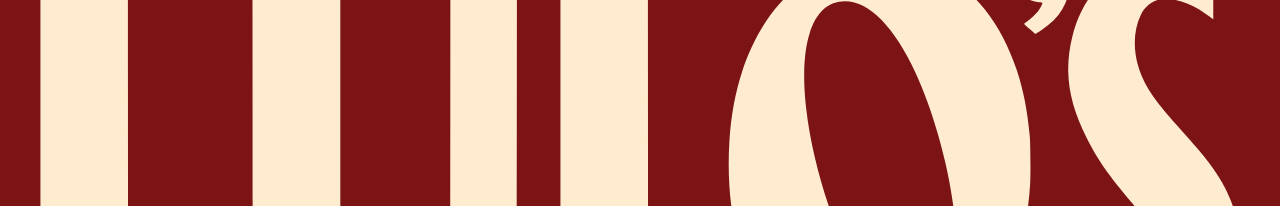
==== commit 4ad77598: "Formulario em card e remove em detalhes" ====
--- a/contato/index.html
+++ b/contato/index.html
@@ -12,11 +12,11 @@
 <meta name="theme-color" content="#7C1414">
 <link rel="preload" href="assets/fonts/marcione-bold.woff2" as="font" type="font/woff2" crossorigin>
 <link rel="preload" as="image" type="image/avif" imagesrcset="assets/img/fotos/hero-pote-colheres-640.avif 640w, assets/img/fotos/hero-pote-colheres-1000.avif 1000w, assets/img/fotos/hero-pote-colheres-1400.avif 1400w, assets/img/fotos/hero-pote-colheres-2000.avif 2000w" imagesizes="100vw" fetchpriority="high">
-<link rel="stylesheet" href="css/tokens.css?v=20261012">
-<link rel="stylesheet" href="css/base.css?v=20261012">
-<link rel="stylesheet" href="css/components.css?v=20261012">
-<link rel="stylesheet" href="css/sections.css?v=20261012">
-<link rel="stylesheet" href="css/contact.css">
+<link rel="stylesheet" href="css/tokens.css?v=20261012b">
+<link rel="stylesheet" href="css/base.css?v=20261012b">
+<link rel="stylesheet" href="css/components.css?v=20261012b">
+<link rel="stylesheet" href="css/sections.css?v=20261012b">
+<link rel="stylesheet" href="css/contact.css?v=20261012b">
 <script>document.documentElement.classList.add('js');</script>
 </head>
 <body>
@@ -82,7 +82,7 @@
       <p class="contact-block__text">Preencha o formulário abaixo e nossa equipe entra em contato com você.</p>
     </div>
 
-    <div class="lform-wrap" data-reveal="up">
+    <div class="lform-wrap lform-wrap--card" data-reveal="up">
       <form class="lform" data-form="contato" novalidate>
         <input type="hidden" name="formulario" value="Contato">
         <input type="hidden" name="_subject" value="Contato pelo site">
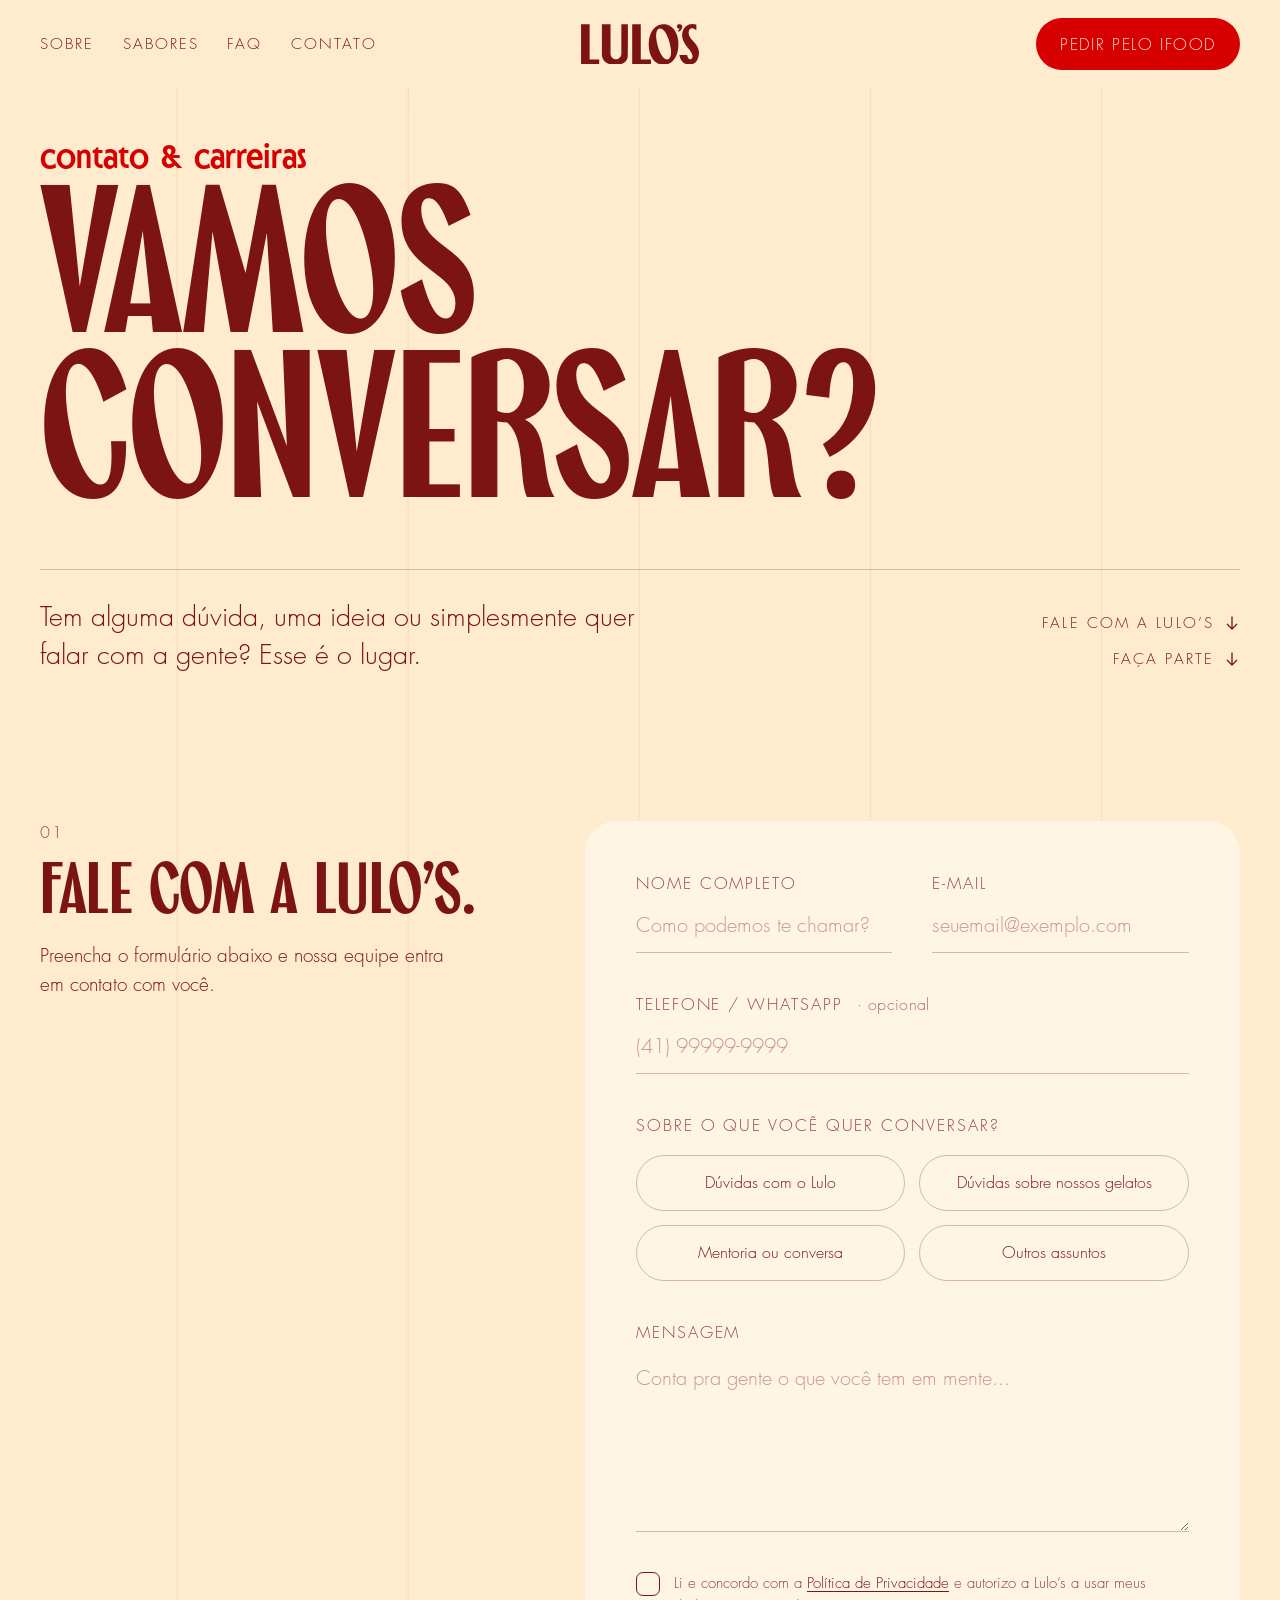
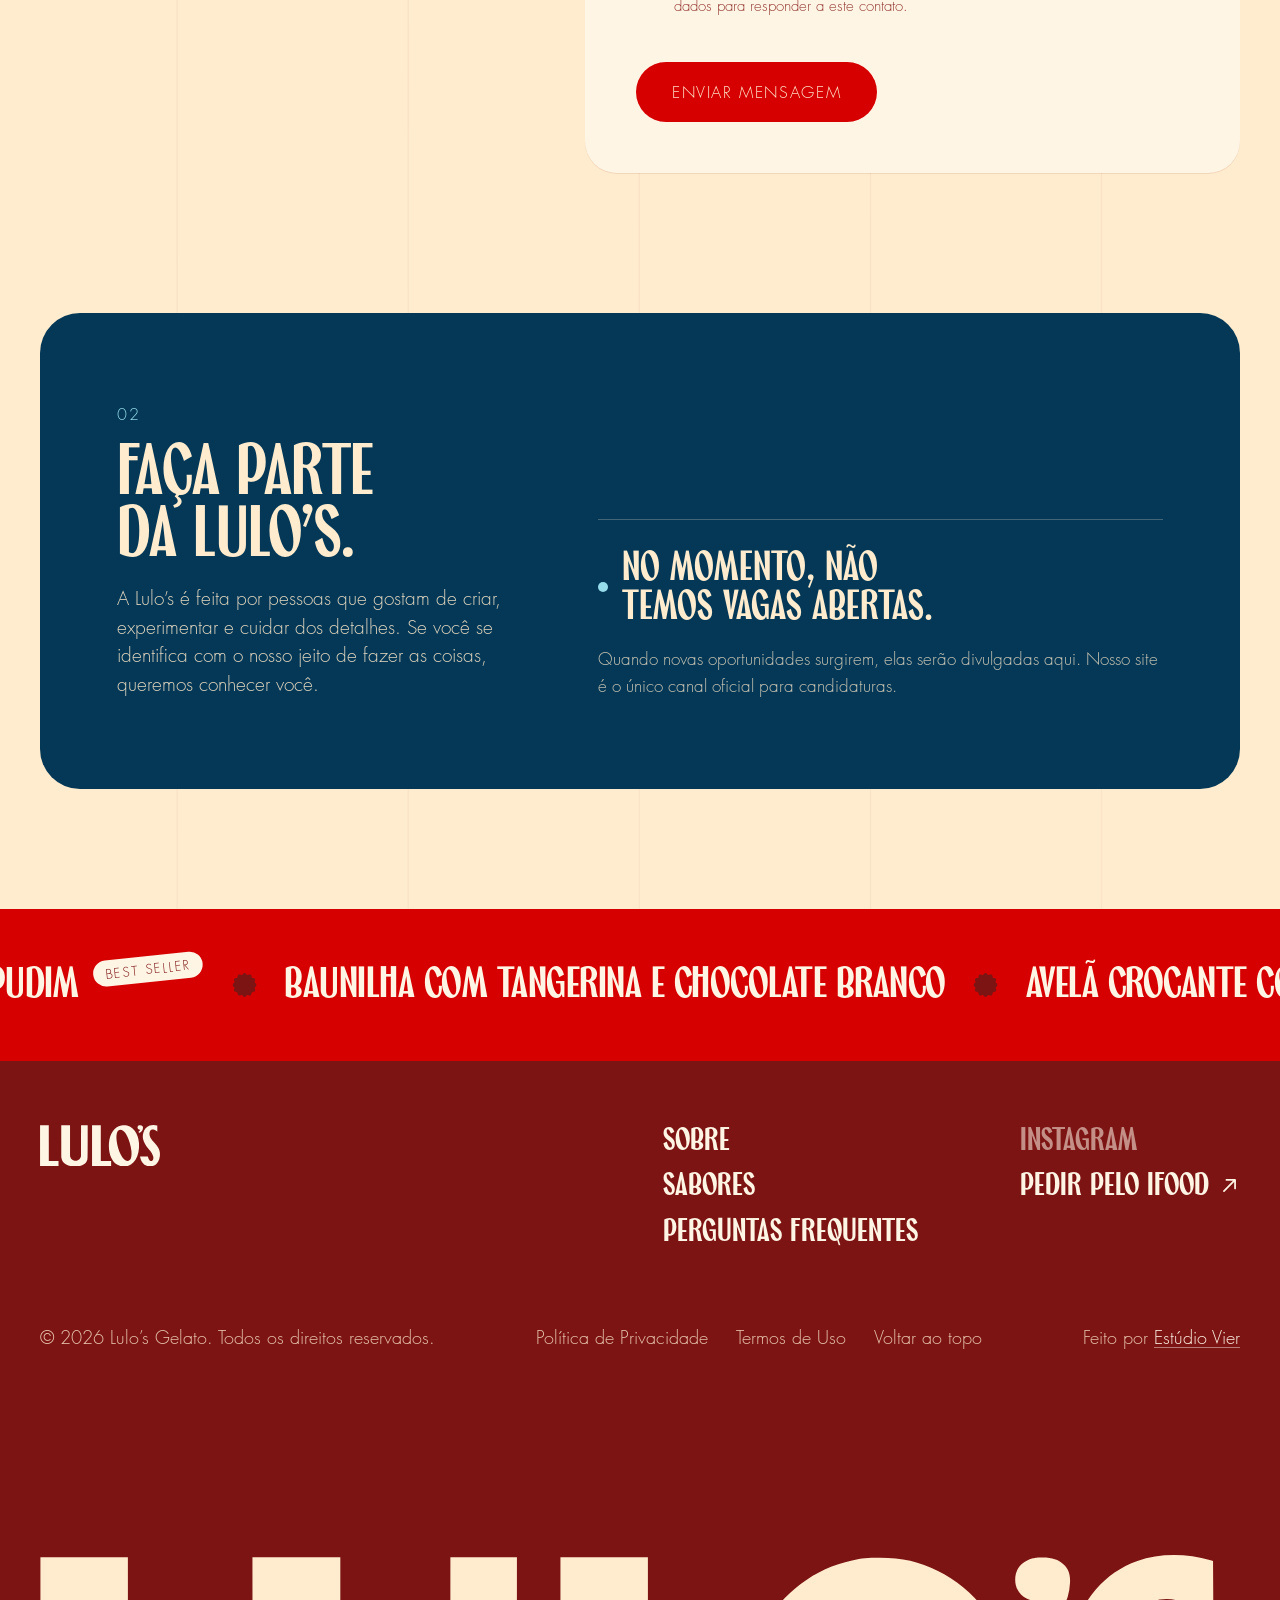
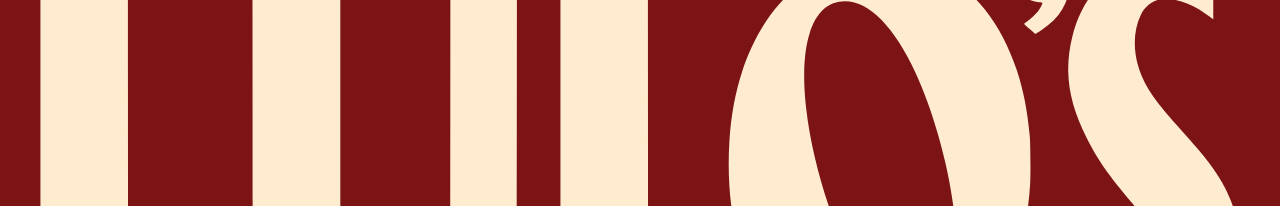
==== commit 3d957013: "Remove seta dos botoes" ====
--- a/contato/index.html
+++ b/contato/index.html
@@ -134,7 +134,7 @@
         </div>
 
         <div class="lform__foot">
-          <button class="btn-primary lform__submit" type="submit" data-roll>Enviar mensagem ↗</button>
+          <button class="btn-primary lform__submit" type="submit" data-roll>Enviar mensagem</button>
           <p class="lform__status" role="status" aria-live="polite"></p>
         </div>
       </form>
@@ -170,7 +170,7 @@
     <!-- Candidatura: só entra na página quando houver vagas cadastradas em js/careers.js.
          O botão abaixo e o formulário são montados por js/contact.js a partir deste template. -->
     <template data-careers-template>
-      <button class="btn-primary careers__open" type="button" aria-expanded="false" aria-controls="candidatura" data-careers-toggle data-roll>Quero fazer parte ↗</button>
+      <button class="btn-primary careers__open" type="button" aria-expanded="false" aria-controls="candidatura" data-careers-toggle data-roll>Quero fazer parte</button>
     <div class="careers__apply" id="candidatura" data-careers-apply inert>
       <div class="careers__apply-inner">
         <div class="lform-wrap lform-wrap--dark">
@@ -246,7 +246,7 @@
             </div>
 
             <div class="lform__foot">
-              <button class="btn-primary lform__submit" type="submit" data-roll>Enviar candidatura ↗</button>
+              <button class="btn-primary lform__submit" type="submit" data-roll>Enviar candidatura</button>
               <p class="lform__status" role="status" aria-live="polite"></p>
             </div>
           </form>
